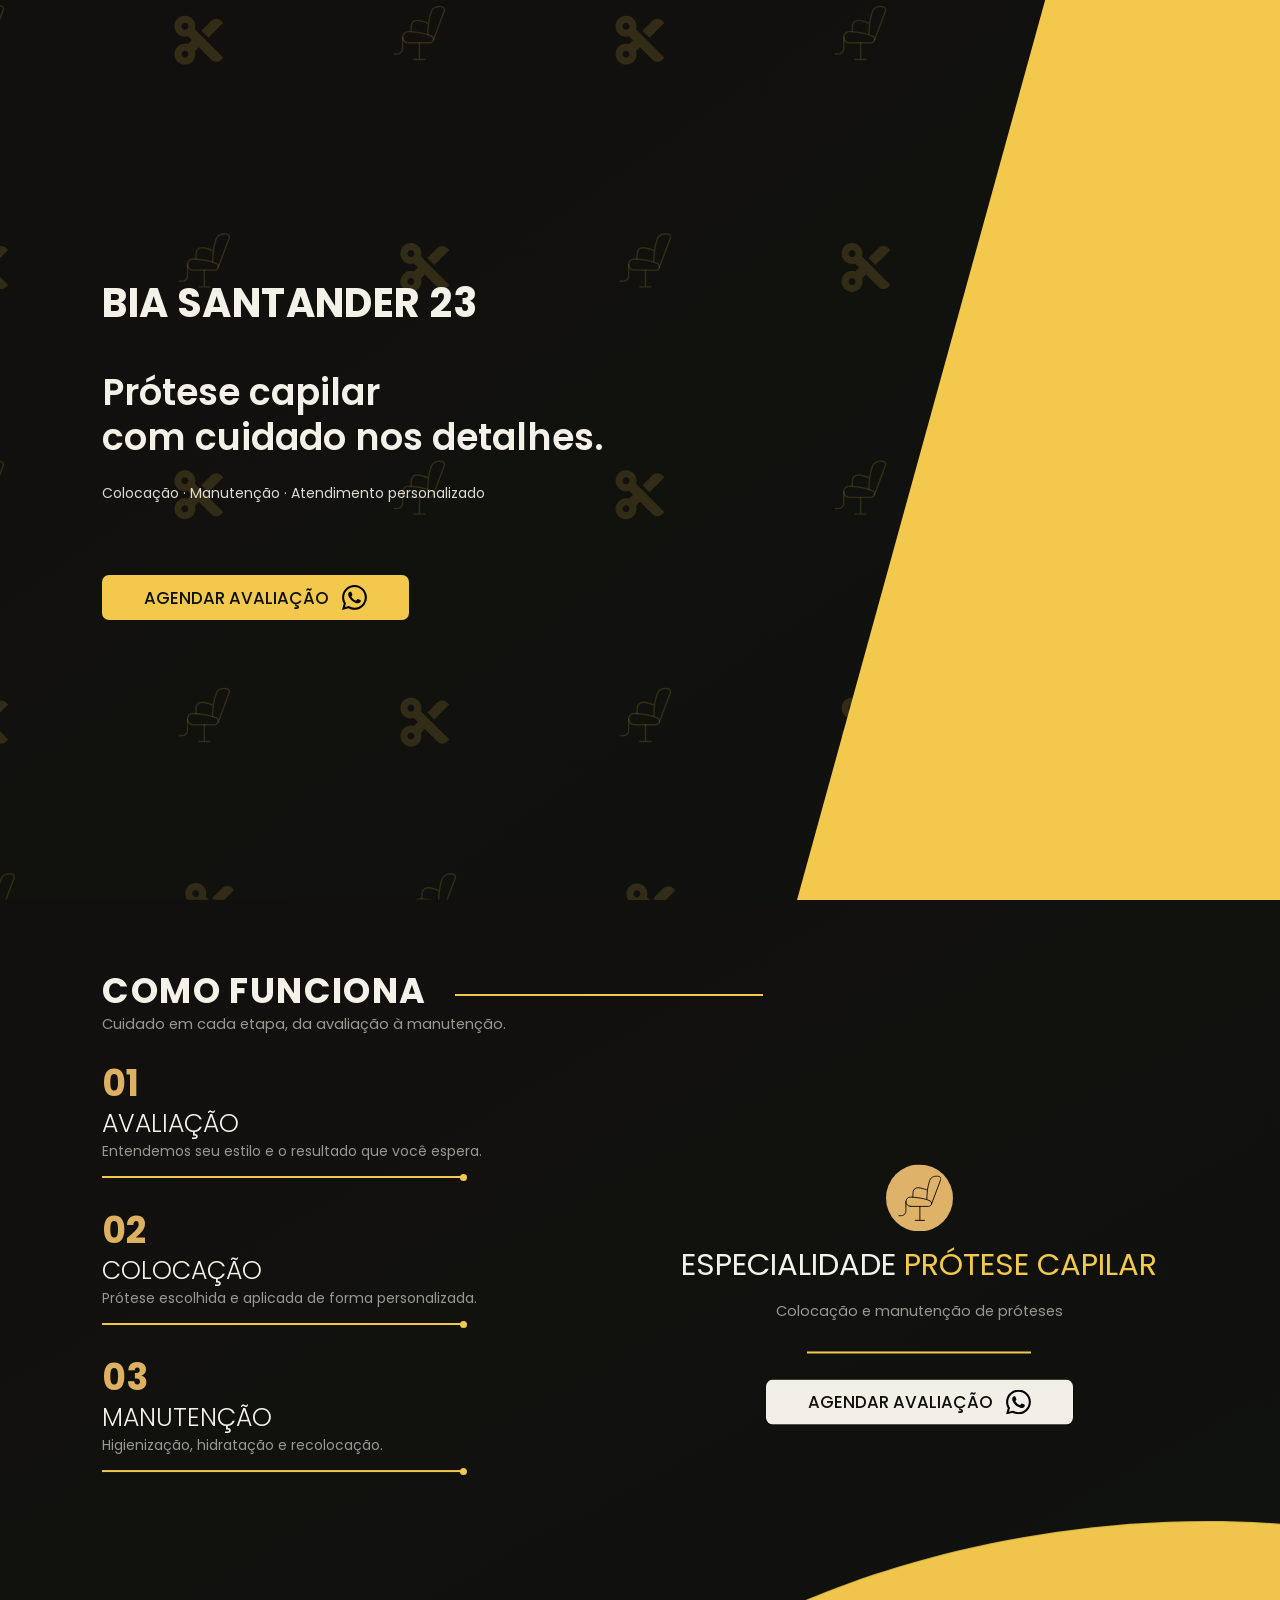
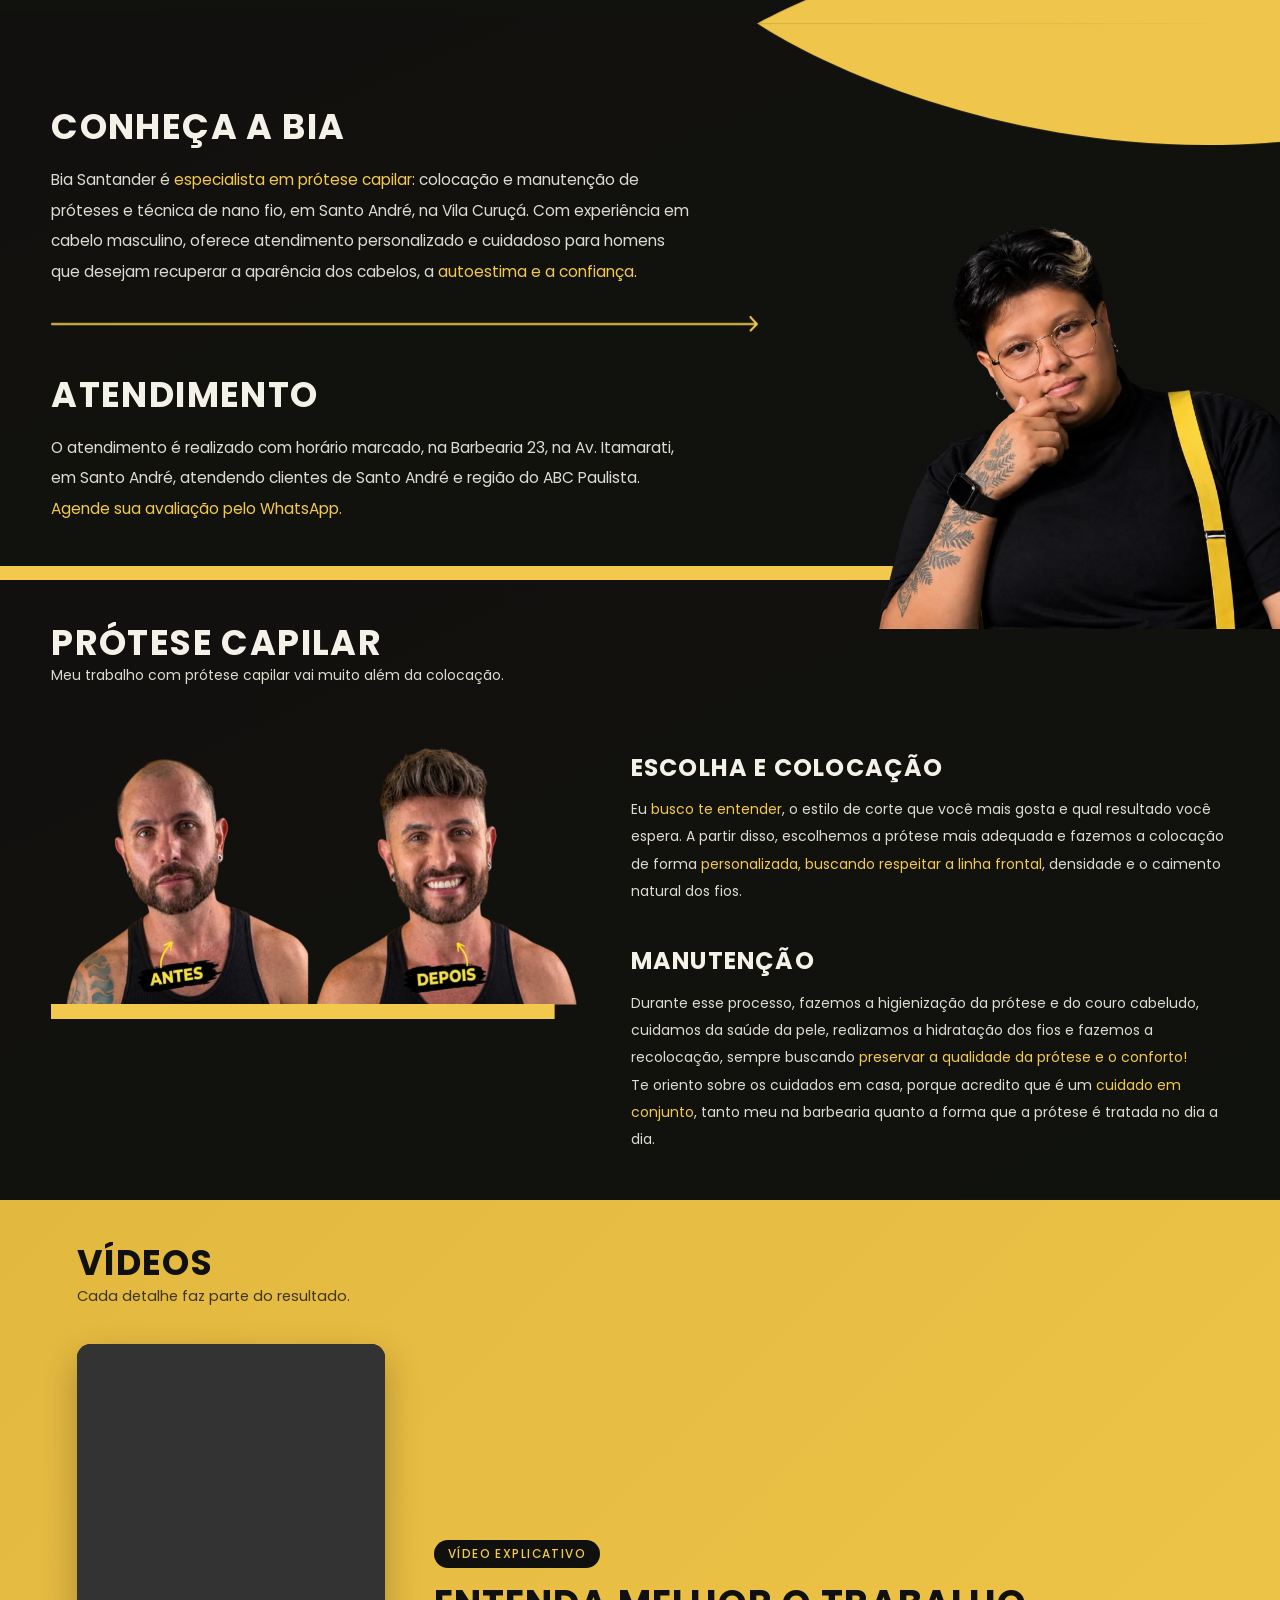
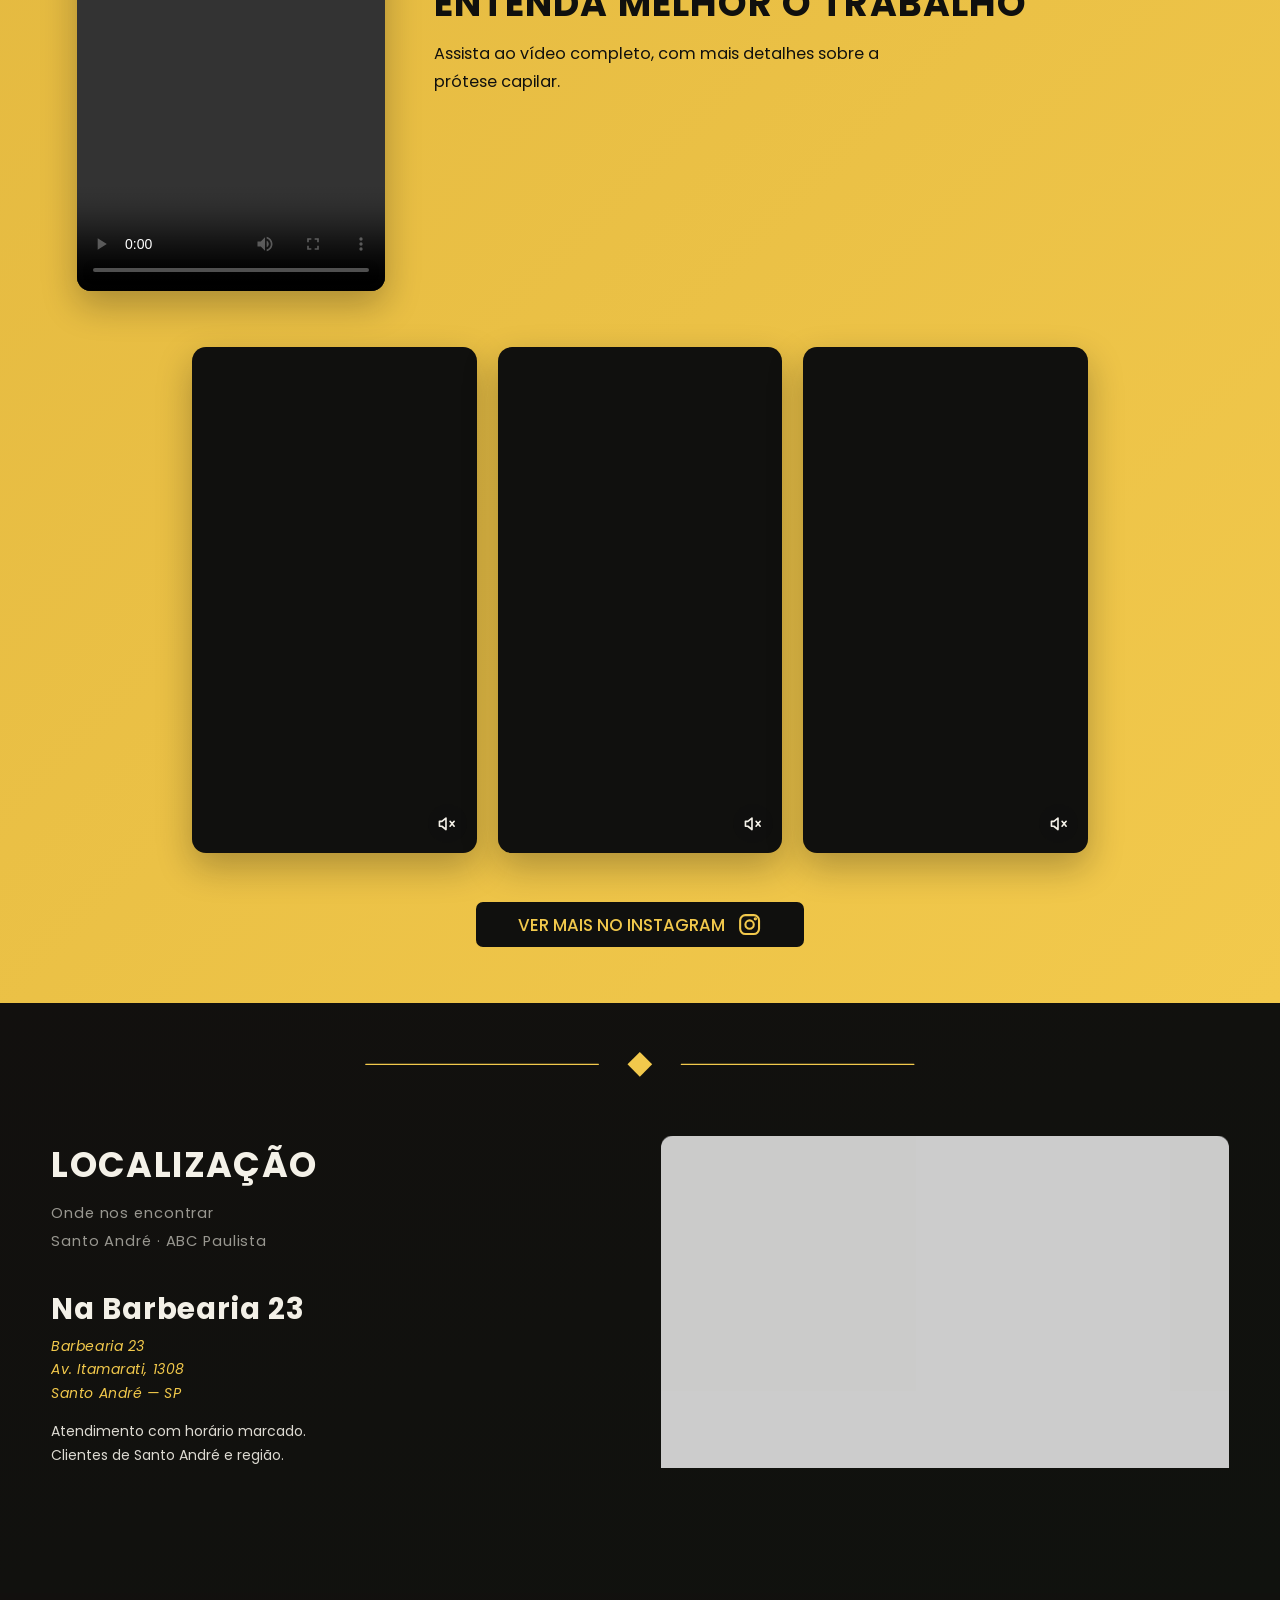
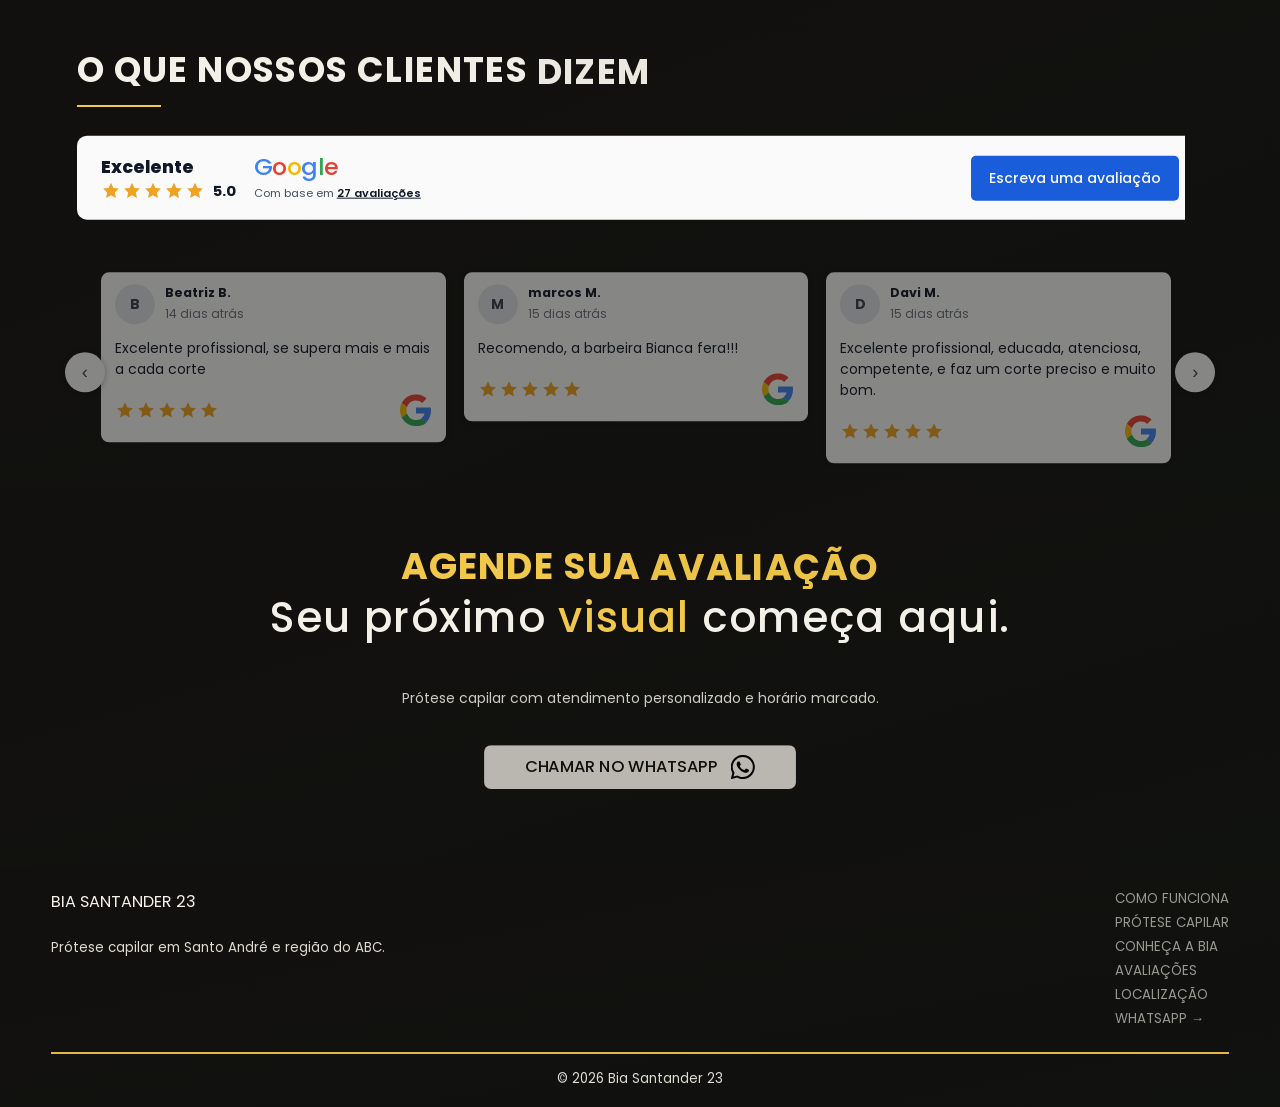
==== index.html @ ad24cf2c "Add files via upload" ====
<!DOCTYPE html>
<html lang="pt-BR">

<head>
  <meta charset="UTF-8">
  <meta name="viewport" content="width=device-width, initial-scale=1.0">

  <meta name="description"
    content="Prótese capilar masculina em Santo André: escolha, colocação e manutenção com atendimento personalizado e horário marcado. ABC Paulista.">
  <meta name="robots" content="index, follow">
  <meta name="author" content="Bia Santander 23">
  <meta name="theme-color" content="#10100E">

  <!-- Open Graph -->
  <meta property="og:type" content="website">
  <meta property="og:title" content="Prótese Capilar em Santo André | Bia Santander 23">
  <meta property="og:description"
    content="Escolha, colocação e manutenção de prótese capilar masculina com atendimento personalizado em Santo André, ABC Paulista.">
  <meta property="og:locale" content="pt_BR">
  <meta property="og:site_name" content="Bia Santander 23">
  <meta property="og:image" content="https://biasantander23.com.br/assets/antes-depois.webp">
  <meta property="og:image:alt" content="Antes e depois de um trabalho de prótese capilar">

  <!-- Twitter / X -->
  <meta name="twitter:card" content="summary_large_image">
  <meta name="twitter:title" content="Prótese Capilar em Santo André | Bia Santander 23">
  <meta name="twitter:description"
    content="Escolha, colocação e manutenção de prótese capilar masculina com atendimento personalizado em Santo André, ABC Paulista.">
  <meta name="twitter:image" content="https://biasantander23.com.br/assets/antes-depois.webp">

  <!-- CSS principal -->
  <link rel="stylesheet" href="css/style.css">

  <link rel="icon" href="assets/favicon.svg" type="image/svg+xml">

  <title>Prótese Capilar em Santo André | Bia Santander 23</title>
</head>


<body>

  <!-- HERO -->
  <header class="hero" id="inicio">

    <img class="hero-forma" src="assets/hero-forma.svg" alt="" aria-hidden="true">

    <div class="wrap hero-txt">

      <h1>BIA SANTANDER 23</h1>

      <h2>
        Prótese capilar<br>
        com cuidado nos detalhes.
      </h2>

      <p>Colocação · Manutenção · Atendimento personalizado</p>

      <a class="btn btn-ouro" href="https://wa.me/5511987940730" target="_blank" rel="noopener noreferrer"
        aria-label="Agendar avaliação pelo WhatsApp">
        Agendar avaliação
        <img src="assets/whatsapp.svg" alt="" aria-hidden="true">
      </a>

    </div>

  </header>


  <main>

    <!-- COMO FUNCIONA (antiga seção "Serviços"; mantém as classes para o CSS/JS continuarem funcionando) -->
    <section class="servicos" id="servicos" aria-labelledby="titulo-servicos">

      <img class="folha" src="assets/curva-servicos-bia.svg" alt="" aria-hidden="true">

      <div class="wrap">

        <div class="topo-titulo">
          <h2 id="titulo-servicos">Como funciona</h2>
        </div>

        <p class="sub">Cuidado em cada etapa, da avaliação à manutenção.</p>

        <div class="serv-grid">

          <div class="serv-lista" data-parallax="-4">

            <article class="serv">
              <span class="icone num" aria-hidden="true">01</span>
              <h3>Avaliação</h3>
              <p>Entendemos seu estilo e o resultado que você espera.</p>
              <div class="linha" aria-hidden="true"><i></i></div>
            </article>

            <article class="serv">
              <span class="icone num" aria-hidden="true">02</span>
              <h3>Colocação</h3>
              <p>Prótese escolhida e aplicada de forma personalizada.</p>
              <div class="linha" aria-hidden="true"><i></i></div>
            </article>

            <article class="serv">
              <span class="icone num" aria-hidden="true">03</span>
              <h3>Manutenção</h3>
              <p>Higienização, hidratação e recolocação.</p>
              <div class="linha" aria-hidden="true"><i></i></div>
            </article>

          </div>


          <div class="foco" data-parallax="6">

            <img class="icone" src="assets/icone-protese.svg" alt="" aria-hidden="true">

            <h3>
              ESPECIALIDADE
              <span class="ouro">PRÓTESE CAPILAR</span>
            </h3>

            <p class="sub">Colocação e manutenção de próteses</p>

            <div class="linha-c" aria-hidden="true"></div>

            <a class="btn btn-claro" href="https://wa.me/5511987940730" target="_blank" rel="noopener noreferrer"
              aria-label="Agendar avaliação pelo WhatsApp">
              Agendar avaliação
              <img src="assets/whatsapp.svg" alt="" aria-hidden="true">
            </a>

          </div>

        </div>

      </div>

    </section>


    <!-- CONHEÇA A BIA / ATENDIMENTO -->
    <section class="bia" id="bia" aria-labelledby="titulo-bia">

      <div class="wrap bia-grid">

        <div class="bia-txt" data-parallax="3">

          <h2 id="titulo-bia">Conheça a Bia</h2>

          <p>
            Bia Santander é <span class="ouro">especialista em prótese capilar</span>:
            colocação e manutenção de próteses e técnica de nano fio, em Santo André, na Vila Curuçá.
            Com experiência em cabelo masculino, oferece atendimento personalizado e cuidadoso para homens
            que desejam recuperar a aparência dos cabelos, a <span class="ouro">autoestima e a confiança</span>.
          </p>

          <img class="seta" data-seta="x" src="assets/seta-conheca-a-bia.svg" alt="" aria-hidden="true">

          <h2>Atendimento</h2>

          <p>
            O atendimento é realizado com horário marcado, na Barbearia 23, na Av. Itamarati, em Santo André,
            atendendo clientes de Santo André e região do ABC Paulista.
            <br>
            <a class="ouro" href="https://wa.me/5511987940730" target="_blank" rel="noopener noreferrer">
              Agende sua avaliação pelo WhatsApp.
            </a>
          </p>

        </div>

        <div class="bia-foto">
          <img src="assets/bia.webp" alt="Bia Santander" width="711" height="694" loading="lazy" decoding="async">
        </div>

      </div>

    </section>


    <!-- PRÓTESE CAPILAR -->
    <section class="protese" id="protese" aria-labelledby="titulo-protese">

      <div class="wrap">

        <h2 id="titulo-protese">Prótese Capilar</h2>

        <p>Meu trabalho com prótese capilar vai muito além da colocação.</p>

        <div class="pr-grid">

          <div>

            <img class="antes-depois" src="assets/antes-depois.webp"
              alt="Antes e depois de um trabalho de prótese capilar" width="919" height="535" loading="lazy"
              decoding="async">

            <div class="pr-faixa" aria-hidden="true"></div>

            <p class="pr-fecho">
              Mais do que só colocar uma prótese, quero te devolver sua autossegurança, autoestima e a liberdade de
              se olhar no espelho e se sentir feliz com sua aparência!
              Eu gosto de pensar que cada cliente é único.
            </p>

          </div>

          <div class="pr-txt" data-parallax="3">

            <h3>Escolha e colocação</h3>

            <p>
              Eu <span class="ouro">busco te entender</span>, o estilo de corte que você mais gosta e qual
              resultado você espera. A partir disso, escolhemos a prótese mais adequada e fazemos a colocação de
              forma <span class="ouro">personalizada, buscando respeitar a linha frontal</span>, densidade e o
              caimento natural dos fios.
            </p>

            <h3>Manutenção</h3>

            <p>
              Durante esse processo, fazemos a higienização da prótese e do couro cabeludo, cuidamos da saúde da
              pele, realizamos a hidratação dos fios e fazemos a recolocação, sempre buscando
              <span class="ouro">preservar a qualidade da prótese e o conforto!</span>
              <br>
              Te oriento sobre os cuidados em casa, porque acredito que é um
              <span class="ouro">cuidado em conjunto</span>, tanto meu na barbearia quanto a forma que a prótese é
              tratada no dia a dia.
            </p>

          </div>

        </div>

      </div>

    </section>


    <!-- VÍDEOS (antiga galeria) -->
    <section class="galeria" id="galeria" aria-labelledby="titulo-galeria">

      <div class="wrap">

        <div class="gal-topo">
          <div>
            <h2 id="titulo-galeria">Vídeos</h2>
            <p class="sub">Cada detalhe faz parte do resultado.</p>
          </div>
        </div>

        <!-- vídeo explicativo em destaque: com controles e som, só toca quando a pessoa aperta play -->
        <div class="vd-destaque reveal">

          <div class="vd-player">
            <video src="assets/videomaisexplicativo.mp4#t=0.1" controls playsinline preload="metadata"
              aria-label="Vídeo explicativo sobre prótese capilar"></video>
          </div>

          <div class="vd-info">
            <span class="vd-selo">Vídeo explicativo</span>
            <h3>Entenda melhor o trabalho</h3>
            <p>Assista ao vídeo completo, com mais detalhes sobre a prótese capilar.</p>
          </div>

        </div>

        <!-- vídeos curtos: tocam sozinhos, mudos, enquanto estão na tela -->
        <div class="vd-linha">
          <figure class="vd-card reveal">
            <video src="assets/mostrando.mp4#t=0.1" muted loop playsinline preload="metadata"
              aria-label="Vídeo 1 de trabalhos"></video>
            <button class="vd-som" type="button" aria-label="Ativar som" aria-pressed="false">
              <svg class="off" viewBox="0 0 24 24" fill="none" stroke="currentColor" stroke-width="2"
                stroke-linecap="round" stroke-linejoin="round" aria-hidden="true">
                <path d="M11 5 6 9H3v6h3l5 4z" />
                <path d="m16 9 5 6M21 9l-5 6" />
              </svg>
              <svg class="on" viewBox="0 0 24 24" fill="none" stroke="currentColor" stroke-width="2"
                stroke-linecap="round" stroke-linejoin="round" aria-hidden="true">
                <path d="M11 5 6 9H3v6h3l5 4z" />
                <path d="M15.5 8.5a5 5 0 0 1 0 7" />
                <path d="M18.5 5.5a9 9 0 0 1 0 13" />
              </svg>
            </button>
          </figure>

          <figure class="vd-card reveal">
            <video src="assets/cta.mp4#t=0.1" muted loop playsinline preload="metadata"
              aria-label="Vídeo 2 de trabalhos"></video>
            <button class="vd-som" type="button" aria-label="Ativar som" aria-pressed="false">
              <svg class="off" viewBox="0 0 24 24" fill="none" stroke="currentColor" stroke-width="2"
                stroke-linecap="round" stroke-linejoin="round" aria-hidden="true">
                <path d="M11 5 6 9H3v6h3l5 4z" />
                <path d="m16 9 5 6M21 9l-5 6" />
              </svg>
              <svg class="on" viewBox="0 0 24 24" fill="none" stroke="currentColor" stroke-width="2"
                stroke-linecap="round" stroke-linejoin="round" aria-hidden="true">
                <path d="M11 5 6 9H3v6h3l5 4z" />
                <path d="M15.5 8.5a5 5 0 0 1 0 7" />
                <path d="M18.5 5.5a9 9 0 0 1 0 13" />
              </svg>
            </button>
          </figure>

          <figure class="vd-card reveal">
            <video src="assets/cta2.mp4#t=0.1" muted loop playsinline preload="metadata"
              aria-label="Vídeo 3 de trabalhos"></video>
            <button class="vd-som" type="button" aria-label="Ativar som" aria-pressed="false">
              <svg class="off" viewBox="0 0 24 24" fill="none" stroke="currentColor" stroke-width="2"
                stroke-linecap="round" stroke-linejoin="round" aria-hidden="true">
                <path d="M11 5 6 9H3v6h3l5 4z" />
                <path d="m16 9 5 6M21 9l-5 6" />
              </svg>
              <svg class="on" viewBox="0 0 24 24" fill="none" stroke="currentColor" stroke-width="2"
                stroke-linecap="round" stroke-linejoin="round" aria-hidden="true">
                <path d="M11 5 6 9H3v6h3l5 4z" />
                <path d="M15.5 8.5a5 5 0 0 1 0 7" />
                <path d="M18.5 5.5a9 9 0 0 1 0 13" />
              </svg>
            </button>
          </figure>
        </div>

        <div class="vd-cta">
          <!-- TROQUE COLOQUE_O_USUARIO_AQUI pelo @ do Instagram da Bia (sem o @) -->
          <a class="btn btn-escuro" href="https://www.instagram.com/COLOQUE_O_USUARIO_AQUI/" target="_blank"
            rel="noopener noreferrer" aria-label="Ver mais no Instagram da Bia">
            Ver mais no Instagram
            <svg viewBox="0 0 24 24" fill="none" stroke="currentColor" stroke-width="2" stroke-linecap="round"
              stroke-linejoin="round" aria-hidden="true">
              <rect x="3" y="3" width="18" height="18" rx="5" />
              <circle cx="12" cy="12" r="4" />
              <circle cx="17.5" cy="6.5" r=".6" fill="currentColor" />
            </svg>
          </a>
        </div>

      </div>

    </section>


    <!-- LOCALIZAÇÃO -->
    <section class="local" id="localizacao" aria-labelledby="titulo-localizacao">

      <div class="wrap">

        <img class="divisor" src="assets/divisor-localizacao.svg" alt="" aria-hidden="true">

        <div class="loc-grid">

          <div class="loc-txt" data-parallax="4">

            <h2 id="titulo-localizacao">Localização</h2>

            <p class="sub">
              Onde nos encontrar
              <br>
              Santo André · ABC Paulista
            </p>

            <h3>Na Barbearia 23</h3>

            <address class="endereco">
              Barbearia 23<br>
              Av. Itamarati, 1308<br>
              Santo André — SP
            </address>

            <p>
              Atendimento com horário marcado.
              <br>
              Clientes de Santo André e região.
            </p>

          </div>

          <div>

            <div class="mapa" id="mapa">
              <iframe
                src="https://www.google.com/maps/embed?pb=!1m18!1m12!1m3!1d3654.868040254109!2d-46.5127436!3d-23.644896400000004!2m3!1f0!2f0!3f0!3m2!1i1024!2i768!4f13.1!3m3!1m2!1s0x94ce69a7399f361f%3A0x2d2f0f95036cd8c0!2sBianca%20Barbearia%2023!5e0!3m2!1spt-BR!2sbr!4v1791417710305!5m2!1spt-BR!2sbr"
                title="Mapa da Barbearia 23 em Santo André" width="800" height="600" style="border:0;" loading="lazy"
                referrerpolicy="strict-origin-when-cross-origin" allowfullscreen></iframe>
            </div>

            <a class="ver-mapa" href="https://maps.app.goo.gl/wdHGKfQZJ5mtyyRNA" target="_blank"
              rel="noopener noreferrer">
              Ver no Google Maps
              <img class="seta-ico" data-seta="x" src="assets/seta-ver-no-google-maps.svg" alt="" aria-hidden="true">
            </a>

          </div>

        </div>

      </div>

    </section>


    <!-- AVALIAÇÕES -->
    <section class="fw" id="avaliacoes" aria-labelledby="titulo-avaliacoes">

      <div class="fw-wrap">

        <h2 id="titulo-avaliacoes">O que nossos clientes dizem</h2>

        <div class="fw-top">

          <div class="fw-rate">

            <div class="l">
              <strong>Excelente</strong>
              <div>
                <span class="fw-stars" role="img" aria-label="5 estrelas"></span>
                <b id="fwAvg">5.0</b>
              </div>
            </div>

            <div>
              <span class="fw-word" aria-label="Google"><i style="color:#4285F4">G</i><i style="color:#EA4335">o</i><i
                  style="color:#FBBC05">o</i><i style="color:#4285F4">g</i><i style="color:#34A853">l</i><i
                  style="color:#EA4335">e</i></span>
              <small>Com base em <u id="fwTotal">27 avaliações</u></small>
            </div>

          </div>

          <a class="fw-btn" href="https://maps.app.goo.gl/wdHGKfQZJ5mtyyRNA" target="_blank"
            rel="noopener noreferrer">Escreva uma avaliação</a>

        </div>

        <div class="fw-stage">
          <button class="fw-arrow fw-prev" type="button" aria-label="Anterior">‹</button>
          <div class="fw-track" id="fwTrack" tabindex="0" aria-label="Avaliações de clientes"></div>
          <button class="fw-arrow fw-next" type="button" aria-label="Próxima">›</button>
        </div>

      </div>

    </section>


    <!-- CTA FINAL -->
    <section class="cta" id="agendar" aria-labelledby="titulo-agendamento">

      <div class="wrap">

        <h2 id="titulo-agendamento">AGENDE SUA AVALIAÇÃO</h2>

        <h3>
          Seu próximo <span class="ouro">visual</span> começa aqui.
        </h3>

        <p>Prótese capilar com atendimento personalizado e horário marcado.</p>

        <a class="btn btn-claro" href="https://wa.me/5511987940730" target="_blank" rel="noopener noreferrer"
          aria-label="Chamar Bia Santander 23 pelo WhatsApp">
          Chamar no WhatsApp
          <img src="assets/whatsapp.svg" alt="" aria-hidden="true">
        </a>

      </div>

    </section>

  </main>


  <footer>

    <div class="wrap">

      <div class="ft">

        <div>
          <strong>BIA SANTANDER 23</strong>
          Prótese capilar em Santo André e região do ABC.
        </div>

        <nav aria-label="Navegação do rodapé">
          <a href="#servicos">Como funciona</a>
          <a href="#protese">Prótese capilar</a>
          <a href="#bia">Conheça a Bia</a>
          <a href="#avaliacoes">Avaliações</a>
          <a href="#localizacao">Localização</a>
          <a href="https://wa.me/5511987940730" target="_blank" rel="noopener noreferrer">WhatsApp →</a>
        </nav>

      </div>

      <p class="copy">© 2026 Bia Santander 23</p>

    </div>

  </footer>


  <script src="js/gsap.min.js"></script>
  <script src="js/ScrollTrigger.min.js"></script>
  <script src="js/SplitText.min.js"></script>
  <script src="js/script.js"></script>
  <script src="js/avaliacoes.js"></script>

</body>

</html>
---- css/style.css ----
@import url("font.css");

:root {
  --preto: #10100E;
  --ouro: #F2C94C;
  --ouro-2: #E3B83F;
  --ouro-icone: #DDB062;
  --creme: #F4F1E8;
  --creme-90: rgba(244, 241, 232, .9);
  --creme-60: rgba(244, 241, 232, .6);
  --grad-ouro: linear-gradient(135deg, #E3B83F 0%, #F2C94C 100%);
  --grad-preto: linear-gradient(to bottom right, #12100E 0%, #10120E 100%);
}

* {
  box-sizing: border-box;
  margin: 0;
  padding: 0
}

html {
  scroll-behavior: smooth;
  font-size: clamp(14px, 1.09vw, 44px)
}

body {
  font-family: 'Poppins', sans-serif;
  background: var(--preto);
  color: var(--creme-90);
  line-height: 1.7;
  overflow-x: hidden
}

img {
  display: block;
  max-width: 100%
}

.servicos,
.bia,
.protese,
.local,
.cta,
footer {
  background: var(--grad-preto)
}

a {
  color: inherit;
  text-decoration: none
}

h1,
h2,
h3 {
  color: var(--creme);
  line-height: 1.2
}

h2 {
  font-size: 2.5rem;
  font-weight: 700;
  letter-spacing: .04em;
  text-transform: uppercase
}

.ouro {
  color: var(--ouro)
}

.wrap {
  width: 92vw;
  margin-inline: auto
}

.hero .wrap,
.servicos .wrap {
  width: 84vw
}

.galeria .wrap {
  width: 88vw
}

:focus-visible {
  outline: 3px solid var(--ouro);
  outline-offset: 3px
}

.ph {
  width: 100%;
  height: 100%;
  object-fit: cover;
  background: #2a2a25;
  color: #888
}

.btn {
  display: inline-flex;
  align-items: center;
  justify-content: center;
  gap: .9rem;
  padding: .7rem 3rem;
  border-radius: .5rem;
  font-weight: 500;
  font-size: 1.2rem;
  line-height: 1.2;
  text-transform: uppercase;
  color: var(--preto)
}

.btn-ouro {
  background: var(--ouro)
}

.btn-claro {
  background: var(--creme)
}

.btn img {
  width: 1.8rem;
  height: 1.8rem;
  flex: none
}

.hero {
  position: relative;
  min-height: 100vh;
  min-height: 100svh;
  display: flex;
  align-items: center;
  overflow: hidden;
  background: url(../assets/hero-fundo.svg) center/cover no-repeat, var(--grad-preto)
}

.hero-forma {
  position: absolute;
  top: 0;
  right: 0;
  width: 37.7%;
  height: 100%
}

.hero-txt {
  position: relative;
  z-index: 2;
  padding-block: 5rem
}

.hero h1 {
  font-size: 2.85rem;
  font-weight: 700;
  letter-spacing: .01em
}

.hero h2 {
  text-transform: none;
  letter-spacing: 0;
  font-size: 2.6rem;
  font-weight: 600;
  margin-top: 3rem;
  line-height: 1.25
}

.hero p {
  margin: 1.5rem 0 5rem;
  color: var(--creme-90)
}

.servicos {
  position: relative;
  padding: 5rem 0 9rem
}

.folha {
  position: absolute;
  right: 0;
  bottom: -9.5vw;
  width: 41vw;
  height: auto;
  z-index: 1;
  pointer-events: none
}

.topo-titulo {
  display: flex;
  align-items: center;
  gap: 2rem;
  flex-wrap: wrap
}

.topo-titulo::after {
  content: "";
  flex: 0 1 22rem;
  height: 2px;
  background: var(--ouro);
  margin-top: .6rem
}

.sub {
  color: var(--creme-60);
  font-size: 1.05rem
}

.serv-grid {
  position: relative;
  z-index: 2;
  display: grid;
  grid-template-columns: 1fr 1fr;
  gap: 3rem;
  margin-top: 3rem;
  align-items: center
}

.serv-lista {
  display: grid;
  gap: 2.5rem
}

.serv h3 {
  font-weight: 300;
  font-size: 1.8rem;
  text-transform: uppercase;
  margin-top: .4rem
}

.serv p {
  color: var(--creme-60)
}

.serv .linha {
  position: relative;
  height: 2px;
  background: var(--ouro);
  width: 26rem;
  max-width: 100%;
  margin-top: .9rem
}

.serv .linha i {
  position: absolute;
  right: -1px;
  top: 50%;
  width: .5rem;
  height: .5rem;
  margin-top: -.25rem;
  border-radius: 50%;
  background: var(--ouro)
}

.icone {
  width: 4.2rem;
  height: 4.2rem
}

.serv .num {
  display: inline-block;
  width: auto;
  height: auto;
  font-size: 2.6rem;
  font-weight: 700;
  line-height: 1;
  color: var(--ouro-icone)
}

.foco .icone {
  width: 4.8rem;
  height: 4.8rem
}

.foco {
  text-align: center;
  display: grid;
  justify-items: center;
  gap: 1.1rem
}

.foco h3 {
  font-weight: 400;
  font-size: clamp(1.6rem, 2.6vw, 2.2rem)
}

.foco .linha-c {
  width: 60%;
  max-width: 16rem;
  height: 2px;
  background: var(--ouro);
  margin: .8rem 0
}

.bia {
  position: relative;
  padding: 6rem 0 0
}

.bia-grid {
  position: static
}

.bia-txt {
  position: relative;
  z-index: 2;
  max-width: 56vw;
  padding-bottom: 2.5rem
}

.bia-txt p {
  font-size: 1.1rem;
  line-height: 2;
  max-width: 46rem;
  margin: 1.2rem 0
}

.seta {
  display: block;
  width: 100%;
  height: auto;
  margin: 2rem 0 3rem
}

.seta-ico {
  width: 2rem;
  height: auto;
  flex: none
}

.btn .seta-ico {
  width: auto;
  height: 1.3rem
}

.bia-foto {
  position: absolute;
  right: 0;
  bottom: 0;
  width: 32.5vw;
  z-index: 2
}

.bia-foto img {
  width: 100%;
  height: auto
}

.protese {
  border-top: 1rem solid var(--ouro);
  padding: 3rem 0 4rem
}

.pr-grid {
  display: grid;
  grid-template-columns: 42vw 1fr;
  gap: 3rem;
  margin-top: 2rem
}

.antes-depois {
  display: block;
  width: 100%;
  height: auto
}

.pr-faixa {
  background: var(--ouro);
  height: 1.05rem;
  margin-top: -4.53%
}

.pr-fecho {
  color: var(--ouro);
  margin-top: 1rem
}

.pr-txt h3 {
  font-size: 1.7rem;
  font-weight: 700;
  letter-spacing: .05em;
  text-transform: uppercase;
  margin: 3rem 0 1rem
}

.pr-txt h3:first-child {
  margin-top: 2rem
}

.pr-txt p {
  line-height: 1.95
}

.galeria {
  background: var(--grad-ouro);
  padding: 3rem 0 4rem;
  color: var(--preto)
}

.galeria h2,
.galeria h3 {
  color: var(--preto)
}

.galeria .sub {
  color: rgba(16, 16, 14, .78)
}

.gal-topo {
  display: flex;
  justify-content: space-between;
  align-items: flex-end;
  gap: 1rem;
  flex-wrap: wrap
}

.vd-destaque {
  display: grid;
  grid-template-columns: 22rem 1fr;
  gap: 3.5rem;
  align-items: center;
  margin-top: 2.5rem
}

.vd-player,
.vd-card {
  position: relative;
  margin: 0;
  overflow: hidden;
  border-radius: 14px;
  background: var(--preto);
  aspect-ratio: 9 / 16;
  box-shadow: 0 1rem 2.5rem rgba(16, 16, 14, .28)
}

.vd-player video,
.vd-card video {
  display: block;
  width: 100%;
  height: 100%;
  object-fit: cover
}

.vd-selo {
  display: inline-block;
  margin-bottom: 1rem;
  padding: .3rem 1rem;
  border-radius: 99px;
  background: var(--preto);
  color: var(--ouro);
  font-size: .85rem;
  font-weight: 500;
  letter-spacing: .12em;
  text-transform: uppercase
}

.vd-info h3 {
  font-size: clamp(1.8rem, 3vw, 2.6rem);
  font-weight: 700;
  letter-spacing: .03em;
  text-transform: uppercase
}

.vd-info p {
  margin-top: 1rem;
  max-width: 32rem;
  font-size: 1.15rem
}

.vd-linha {
  display: grid;
  grid-template-columns: repeat(3, minmax(0, 1fr));
  gap: 1.5rem;
  max-width: 64rem;
  margin: 4rem auto 0
}

.vd-som {
  position: absolute;
  right: .7rem;
  bottom: .7rem;
  display: grid;
  place-items: center;
  width: 2.8rem;
  height: 2.8rem;
  border: 0;
  border-radius: 50%;
  background: rgba(16, 16, 14, .72);
  color: var(--creme);
  cursor: pointer;
  transition: background .3s, color .3s
}

.vd-som:hover,
.vd-som[aria-pressed="true"] {
  background: var(--ouro);
  color: var(--preto)
}

.vd-som svg {
  width: 1.4rem;
  height: 1.4rem
}

.vd-som .on {
  display: none
}

.vd-som[aria-pressed="true"] .on {
  display: block
}

.vd-som[aria-pressed="true"] .off {
  display: none
}

.vd-cta {
  margin-top: 3.5rem;
  text-align: center
}

.btn-escuro {
  background: var(--preto);
  color: var(--ouro)
}

.btn svg {
  width: 1.8rem;
  height: 1.8rem;
  flex: none
}

.js .reveal {
  opacity: 0;
  transform: translateY(30px);
  transition: opacity .8s ease, transform .8s ease
}

.js .reveal.vis {
  opacity: 1;
  transform: none
}

@media(max-width:860px) {
  .vd-destaque {
    grid-template-columns: minmax(0, 1fr);
    gap: 2rem;
    justify-items: center;
    text-align: center
  }

  .vd-player {
    width: 100%;
    max-width: 22rem
  }

  .vd-info p {
    margin-inline: auto
  }

  .vd-linha {
    display: flex;
    max-width: none;
    margin-top: 3rem;
    padding-bottom: 1rem;
    gap: 1rem;
    overflow-x: auto;
    scroll-snap-type: x mandatory
  }

  .vd-card {
    flex: 0 0 62%;
    scroll-snap-align: center
  }
}

.local {
  padding: 3.5rem 0 5rem
}

.divisor {
  display: block;
  width: 43vw;
  max-width: 100%;
  margin: 0 auto 4rem
}

.loc-grid {
  display: grid;
  grid-template-columns: 1fr 1fr;
  gap: 3rem;
  align-items: start
}

.loc-txt .sub {
  letter-spacing: .06em;
  margin-top: 1rem;
  line-height: 1.9
}

.loc-txt h3 {
  font-size: 2.1rem;
  font-weight: 700;
  margin-top: 2.5rem;
  letter-spacing: .03em
}

.endereco {
  color: var(--ouro);
  letter-spacing: .04em;
  margin: .6rem 0 1rem
}

.mapa {
  background: #d9d9d9;
  border-radius: 12px;
  overflow: hidden;
  aspect-ratio: 16/10
}

.mapa iframe {
  width: 100%;
  height: 100%;
  border: 0
}

.ver-mapa {
  display: inline-flex;
  align-items: center;
  gap: .9rem;
  margin-top: .8rem;
  text-transform: uppercase;
  letter-spacing: .04em
}

.cta {
  text-align: center;
  padding: 6rem 0
}

.cta h2 {
  color: var(--ouro);
  font-size: clamp(1.8rem, 3.4vw, 2.6rem);
  letter-spacing: .03em
}

.cta h3 {
  font-weight: 500;
  font-size: clamp(1.8rem, 3.8vw, 3rem);
  letter-spacing: .03em;
  margin: .3rem 0 3rem
}

.cta p {
  margin-bottom: 2rem
}

.cta .selo {
  display: block;
  margin: -.8rem 0 2rem;
  color: var(--ouro);
  font-size: 1rem;
  letter-spacing: .04em
}

footer {
  padding: 1.6rem 0 1.2rem;
  font-size: .95rem
}

.ft {
  display: flex;
  justify-content: space-between;
  gap: 2rem;
  flex-wrap: wrap;
  padding-bottom: 1.5rem;
  border-bottom: 2px solid var(--ouro-2)
}

.ft strong {
  font-weight: 400;
  font-size: 1.15rem;
  display: block;
  margin-bottom: 1.5rem;
  color: var(--creme)
}

.ft nav {
  display: grid;
  gap: .1rem;
  text-transform: uppercase;
  color: var(--creme-60)
}

.ft nav a:hover {
  color: var(--ouro)
}

.copy {
  text-align: center;
  padding-top: 1rem
}

@media(max-width:1180px) {
  .bia-txt {
    max-width: 58vw
  }

  .bia-txt p {
    font-size: 1.05rem
  }

  .pr-grid {
    grid-template-columns: 44vw 1fr;
    gap: 2rem
  }
}

@media(max-width:1024px) {
  .hero-forma {
    width: 42%
  }

  .serv-grid,
  .loc-grid {
    gap: 2rem
  }
}

@media(max-width:860px) {
  html {
    font-size: 15px
  }

  .hero .wrap,
  .servicos .wrap {
    width: 88vw
  }

  .hero {
    min-height: 100vh;
    min-height: 100svh;
    align-items: center;
    background-size: auto 112%, cover
  }

  .hero-txt {
    display: flex;
    flex-direction: column;
    align-items: center;
    text-align: center;
    gap: 1.5rem;
    padding-block: 3rem
  }

  .hero-forma {
    display: none !important
  }

  .hero h1 {
    font-size: 2.3rem;
    letter-spacing: .04em
  }

  .hero h1::after {
    content: "";
    display: block;
    width: 4rem;
    height: 2px;
    background: var(--ouro);
    margin: 1.1rem auto 0
  }

  .hero h2 {
    font-size: 1.9rem;
    margin: 0
  }

  .hero p {
    margin: 0;
    font-size: .85rem;
    letter-spacing: .14em;
    text-transform: uppercase
  }

  .hero .btn {
    margin-top: 1rem
  }

  .serv-grid,
  .pr-grid,
  .loc-grid {
    grid-template-columns: minmax(0, 1fr)
  }

  .serv-grid {
    gap: 3.5rem
  }

  .serv-lista {
    gap: 2.5rem;
    grid-template-columns: minmax(0, 1fr)
  }

  .serv-lista,
  .foco {
    min-width: 0
  }

  .servicos {
    padding-bottom: calc(3rem + 14vw)
  }

  .folha {
    width: 70vw;
    bottom: -16.2vw
  }

  .topo-titulo::after {
    display: none
  }

  .bia {
    padding-top: calc(16.2vw + 2rem)
  }

  .bia-txt {
    max-width: none
  }

  .bia-foto {
    position: static;
    width: 80%;
    max-width: 22rem;
    margin: 0 auto
  }

  .protese {
    padding: 2.5rem 0 3rem
  }

  .pr-txt h3:first-child {
    margin-top: 1.5rem
  }

  .divisor {
    width: 80vw
  }

  .mapa {
    aspect-ratio: 4/3
  }

  .local {
    padding: 3rem 0 4rem
  }

  .cta {
    padding: 4.5rem 0
  }
}

@media(max-width:640px) {
  html {
    font-size: 14px
  }

  h2 {
    font-size: 1.9rem
  }

  .hero h1 {
    font-size: 1.9rem
  }

  .hero h2 {
    font-size: 1.6rem
  }

  .serv h3,
  .foco h3 {
    font-size: 1.5rem
  }

  .btn {
    padding: .8rem 1.6rem;
    font-size: 1.05rem;
    width: 100%;
    max-width: 22rem
  }

  .btn img {
    width: 1.6rem;
    height: 1.6rem
  }

  .pr-txt h3 {
    font-size: 1.35rem
  }

  .loc-txt h3 {
    font-size: 1.7rem
  }

  .ft {
    flex-direction: column
  }
}

@media(prefers-reduced-motion:reduce) {
  * {
    transition: none !important;
    scroll-behavior: auto !important
  }
}

.fw {
  font-family: 'Poppins', Inter, "Segoe UI", Roboto, Arial, sans-serif;
  color: var(--creme-90);
  background: var(--grad-preto);
  padding: 4rem 0 2.5rem;
  line-height: 1.5
}

.fw+.cta {
  padding-top: 4rem
}

.fw-wrap {
  width: 88vw;
  margin: 0 auto
}

.fw h2 {
  text-align: left;
  color: var(--creme);
  font-size: 2.5rem;
  font-weight: 700;
  letter-spacing: .04em;
  text-transform: uppercase;
  line-height: 1.2;
  margin: 0 0 2rem
}

.fw h2::after {
  content: "";
  display: block;
  width: 6rem;
  height: 2px;
  background: var(--ouro);
  margin-top: 1rem
}

.fw-top {
  display: flex;
  flex-wrap: wrap;
  align-items: center;
  justify-content: space-between;
  gap: 16px;
  background: #fff;
  border-radius: 10px;
  padding: 18px 24px;
  box-shadow: 0 1px 6px rgba(0, 0, 0, .14);
  margin-bottom: 20px
}

.fw-rate {
  display: flex;
  align-items: center;
  gap: 18px;
  flex-wrap: wrap
}

.fw-rate .l strong {
  display: block;
  font-size: 1.25rem;
  font-weight: 800;
  color: #111827
}

.fw-rate .l div {
  display: flex;
  align-items: center;
  gap: 8px
}

.fw-rate .l b {
  font-size: 1.05rem;
  color: #111827
}

.fw-word {
  font-size: 1.7rem;
  font-weight: 500;
  letter-spacing: -.5px;
  line-height: 1
}

.fw-word i {
  font-style: normal
}

.fw-rate small {
  display: block;
  color: #4b5563;
  font-size: .8rem;
  margin-top: 4px
}

.fw-rate small u {
  font-weight: 600;
  color: #111827
}

.fw-btn {
  position: relative;
  overflow: hidden;
  display: inline-block;
  background: #1a5fe0;
  color: #fff;
  text-decoration: none;
  font-weight: 500;
  padding: 12px 18px;
  border-radius: 5px;
  transition: filter .2s, transform .12s
}

.fw-btn:hover {
  filter: brightness(1.1)
}

.fw-btn:active {
  transform: scale(.96)
}

.fw-btn:focus-visible {
  outline: 3px solid #111827;
  outline-offset: 2px
}

.fw-ripple {
  position: absolute;
  border-radius: 50%;
  background: rgba(255, 255, 255, .5);
  transform: scale(0);
  animation: fwRipple .55s ease-out forwards;
  pointer-events: none
}

@keyframes fwRipple {
  to {
    transform: scale(1);
    opacity: 0
  }
}

.fw-stage {
  position: relative;
  padding: 0 24px
}

.fw-track {
  display: flex;
  gap: 18px;
  overflow-x: auto;
  scroll-snap-type: x mandatory;
  padding: 8px 4px 16px;
  scrollbar-width: none;
  align-items: flex-start
}

.fw-track::-webkit-scrollbar {
  display: none
}

.fw-card {
  flex: 0 0 calc((100% - 36px) / 3);
  scroll-snap-align: start;
  background: #fff;
  border-radius: 8px;
  padding: 12px 14px 16px;
  box-shadow: 0 1px 6px rgba(0, 0, 0, .16);
  display: flex;
  flex-direction: column;
  gap: 14px
}

.fw-card header {
  display: flex;
  align-items: center;
  gap: 10px
}

.fw-card img {
  width: 40px;
  height: 40px;
  border-radius: 50%;
  object-fit: cover
}

.fw-card strong {
  display: block;
  font-size: .9rem;
  color: #111827
}

.fw-card header span {
  color: #6b7280;
  font-size: .85rem
}

.fw-card p {
  margin: 0;
  font-size: 1rem;
  line-height: 1.5;
  color: #111827
}

.fw-card footer {
  display: flex;
  justify-content: space-between;
  align-items: center;
  padding: 0;
  background: none;
  font-size: inherit
}

.fw-stars {
  display: inline-flex;
  gap: 1px
}

.fw-stars svg {
  width: 20px;
  height: 20px;
  fill: #f5a623
}

.fw-stars svg.off {
  fill: #d1d5db
}

.fw-g {
  width: 32px;
  height: 32px
}

.fw-ini {
  width: 40px;
  height: 40px;
  border-radius: 50%;
  background: #e5e7eb;
  color: #374151;
  display: flex;
  align-items: center;
  justify-content: center;
  font-weight: 700;
  flex: none
}

.fw-arrow {
  position: absolute;
  top: 50%;
  transform: translateY(-50%);
  width: 40px;
  height: 40px;
  border-radius: 50%;
  border: 0;
  background: #fff;
  box-shadow: 0 1px 6px rgba(0, 0, 0, .3);
  cursor: pointer;
  font-size: 1.3rem;
  line-height: 1;
  color: #374151;
  z-index: 2
}

.fw-arrow:focus-visible {
  outline: 3px solid #1a5fe0
}

.fw-prev {
  left: -12px
}

.fw-next {
  right: -12px
}

@media(max-width:900px) {
  .fw-card {
    flex-basis: calc((100% - 18px) / 2)
  }
}

@media(max-width:600px) {
  .fw {
    padding: 3rem 0 2rem
  }

  .fw h2 {
    font-size: 1.9rem
  }

  .fw-card {
    flex-basis: 88%
  }

  .fw-stage {
    padding: 0
  }

  .fw-arrow {
    display: none
  }
}

@media(prefers-reduced-motion:reduce) {
  .fw-ripple {
    display: none
  }

  .fw-btn:active {
    transform: none
  }
}
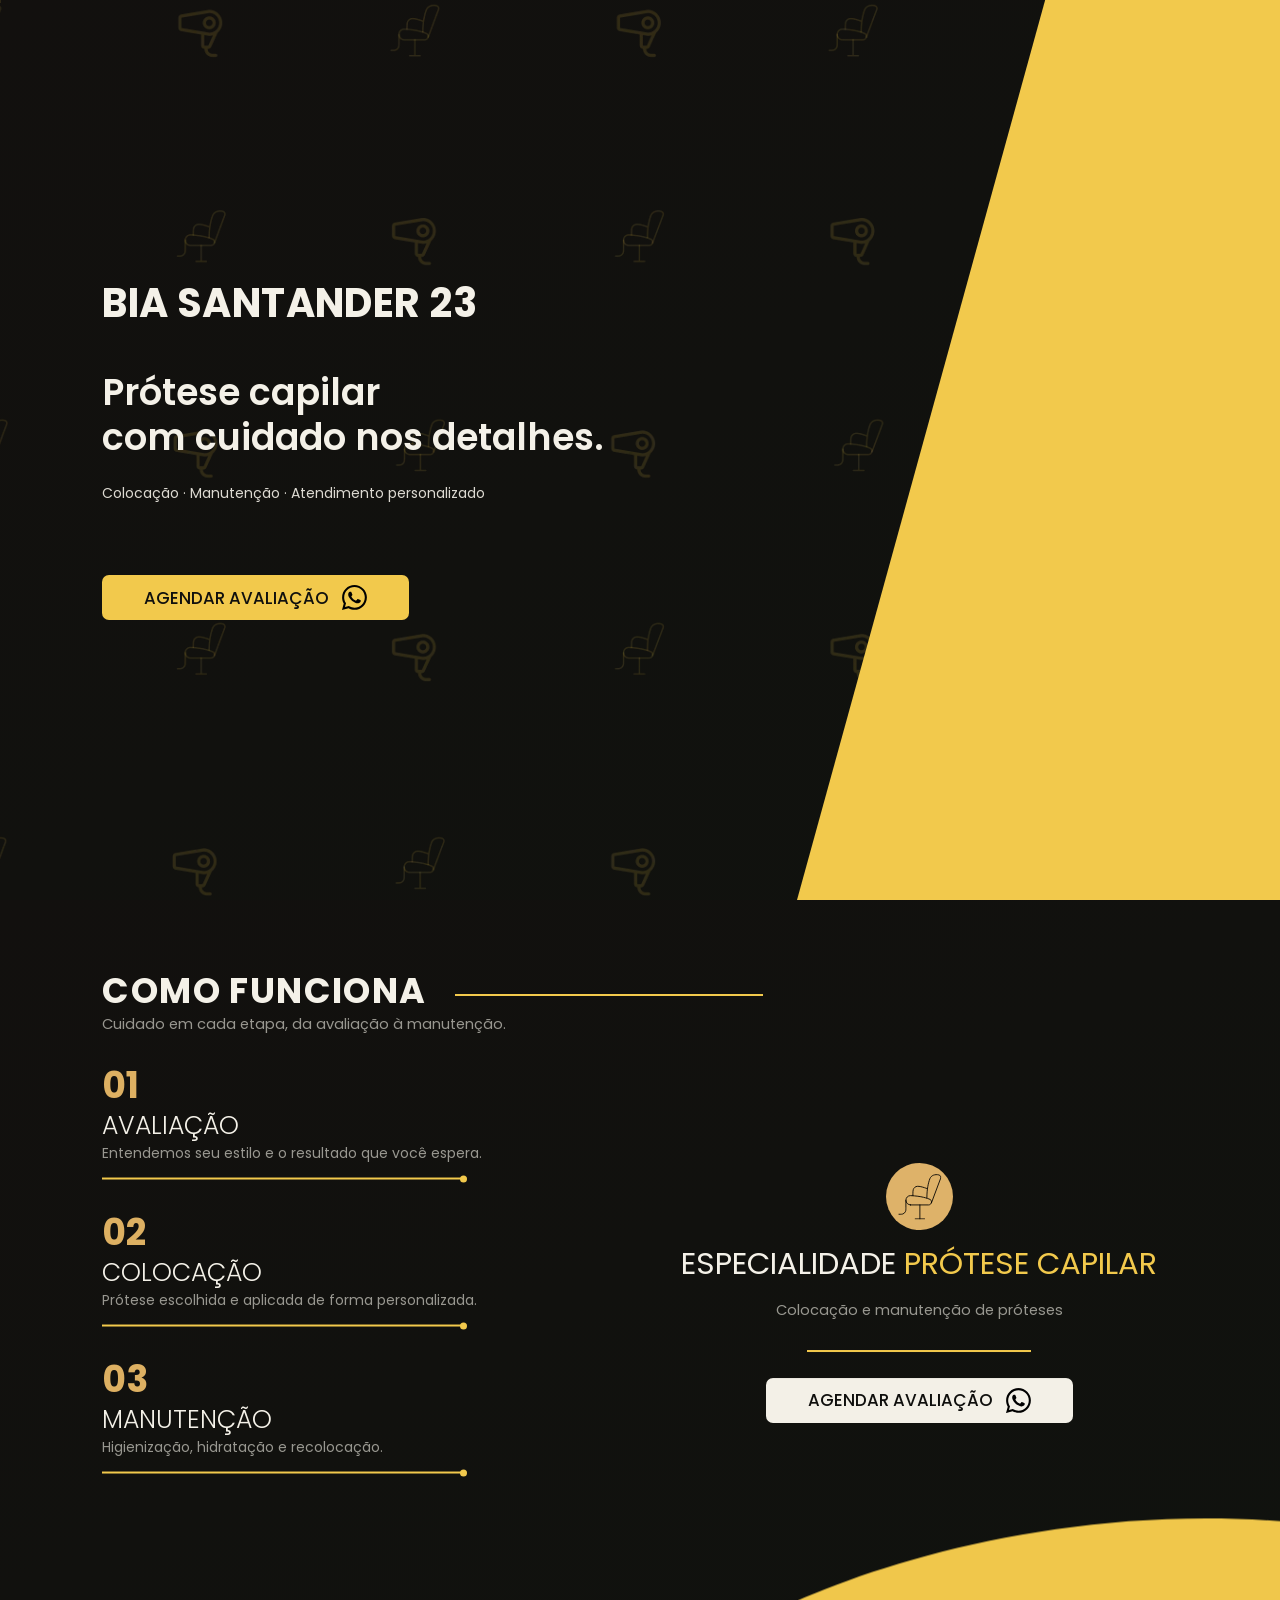
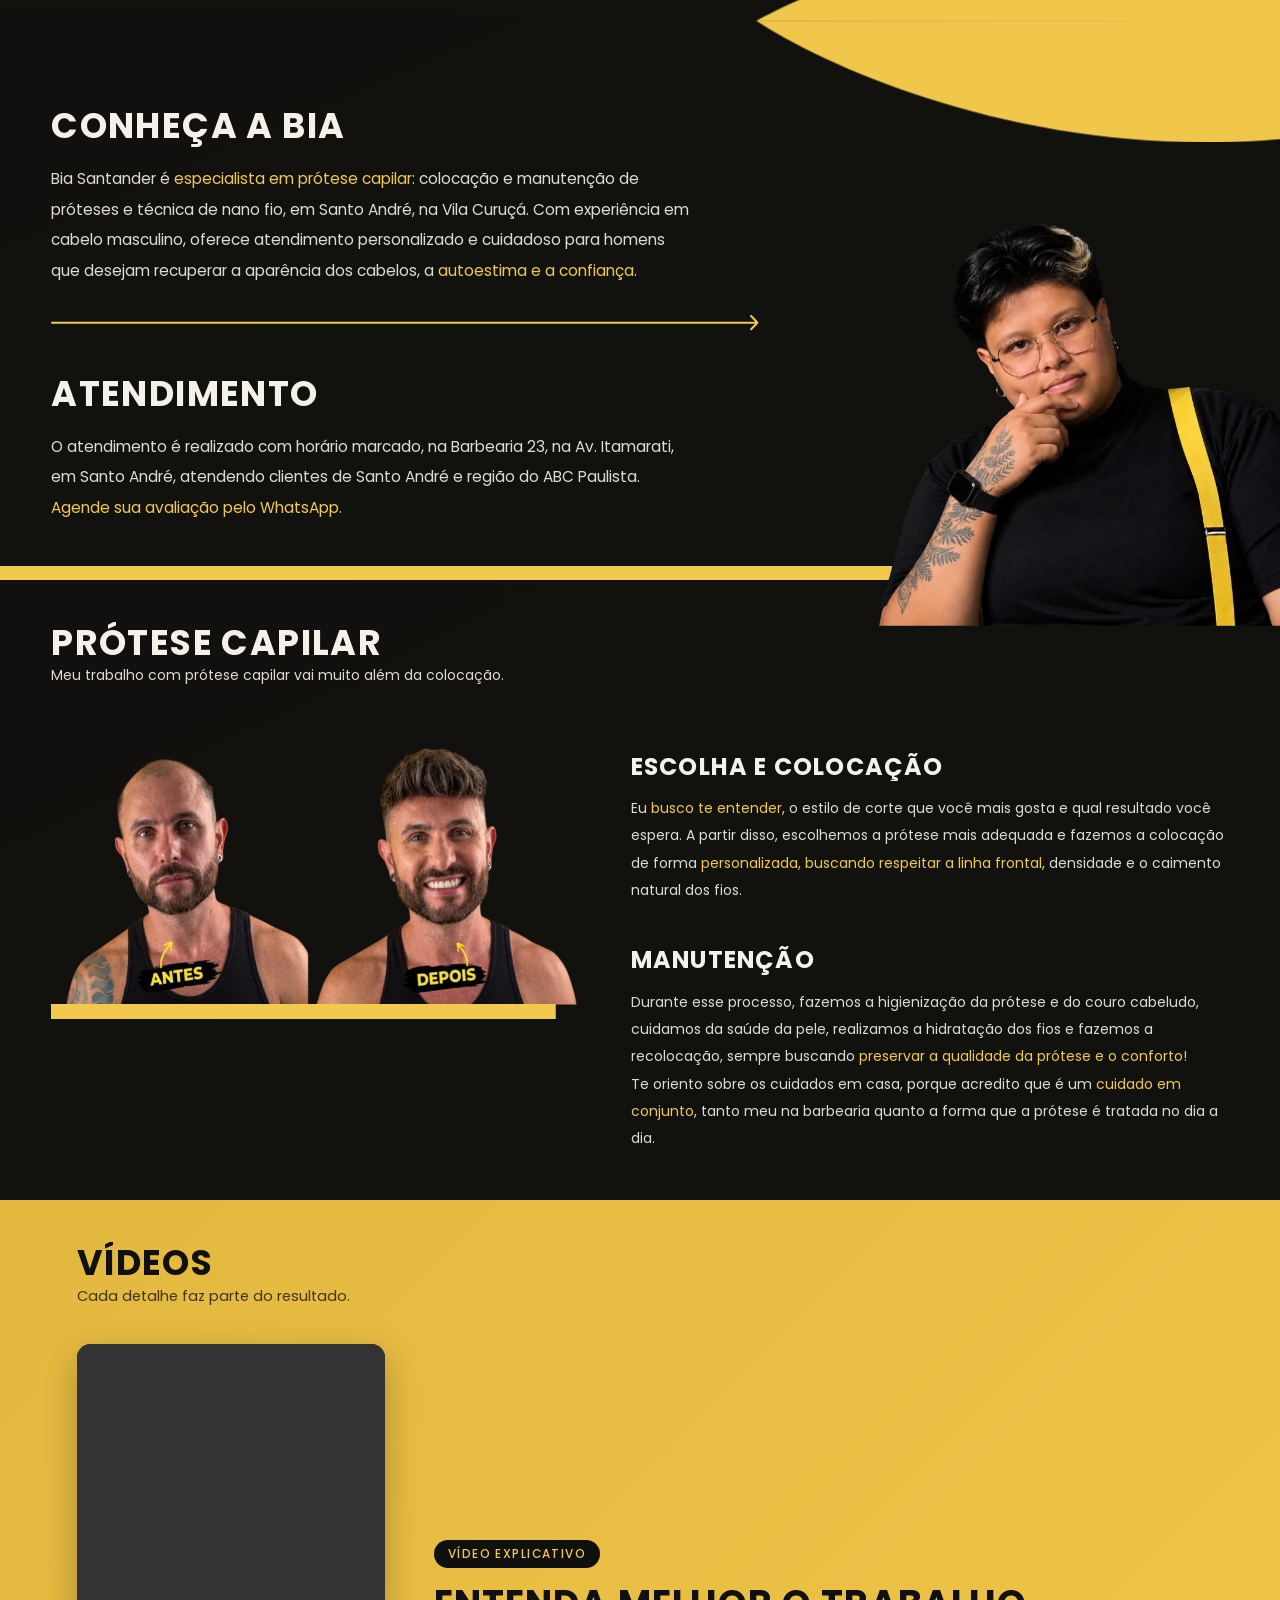
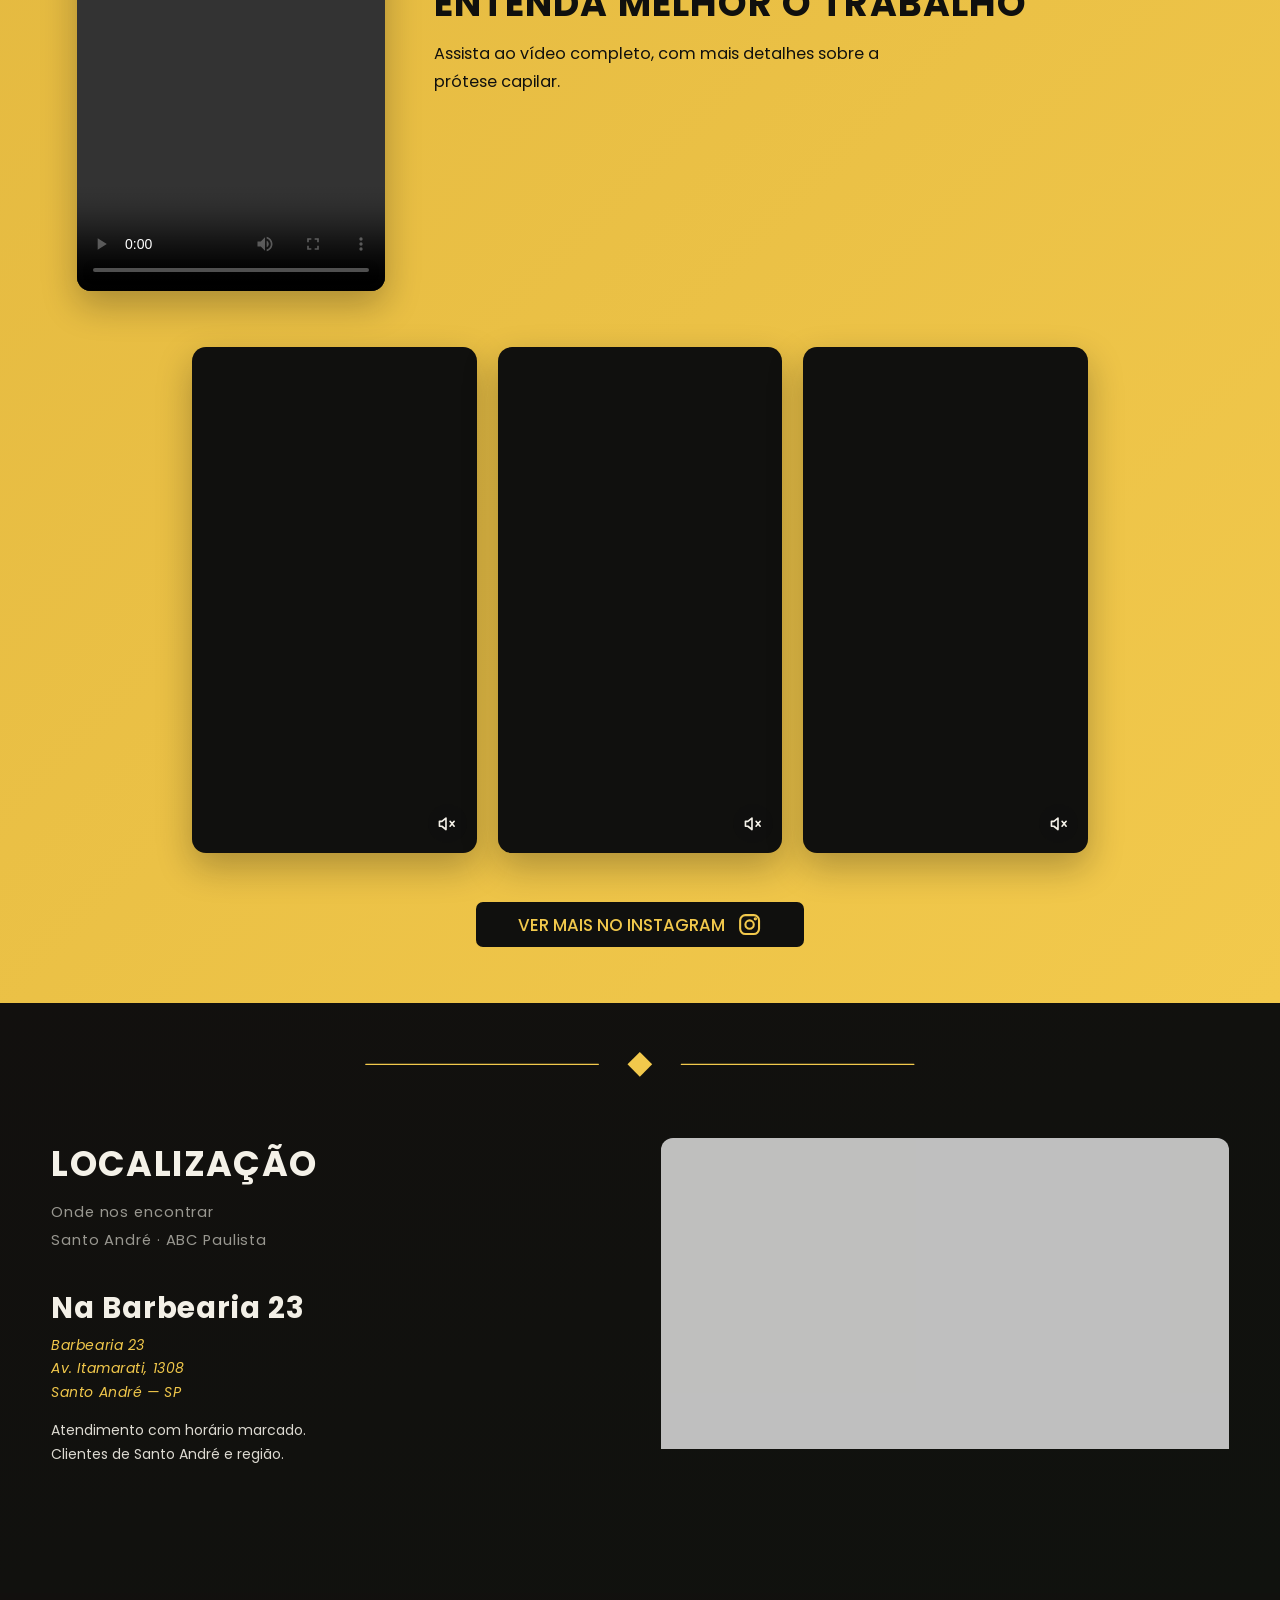
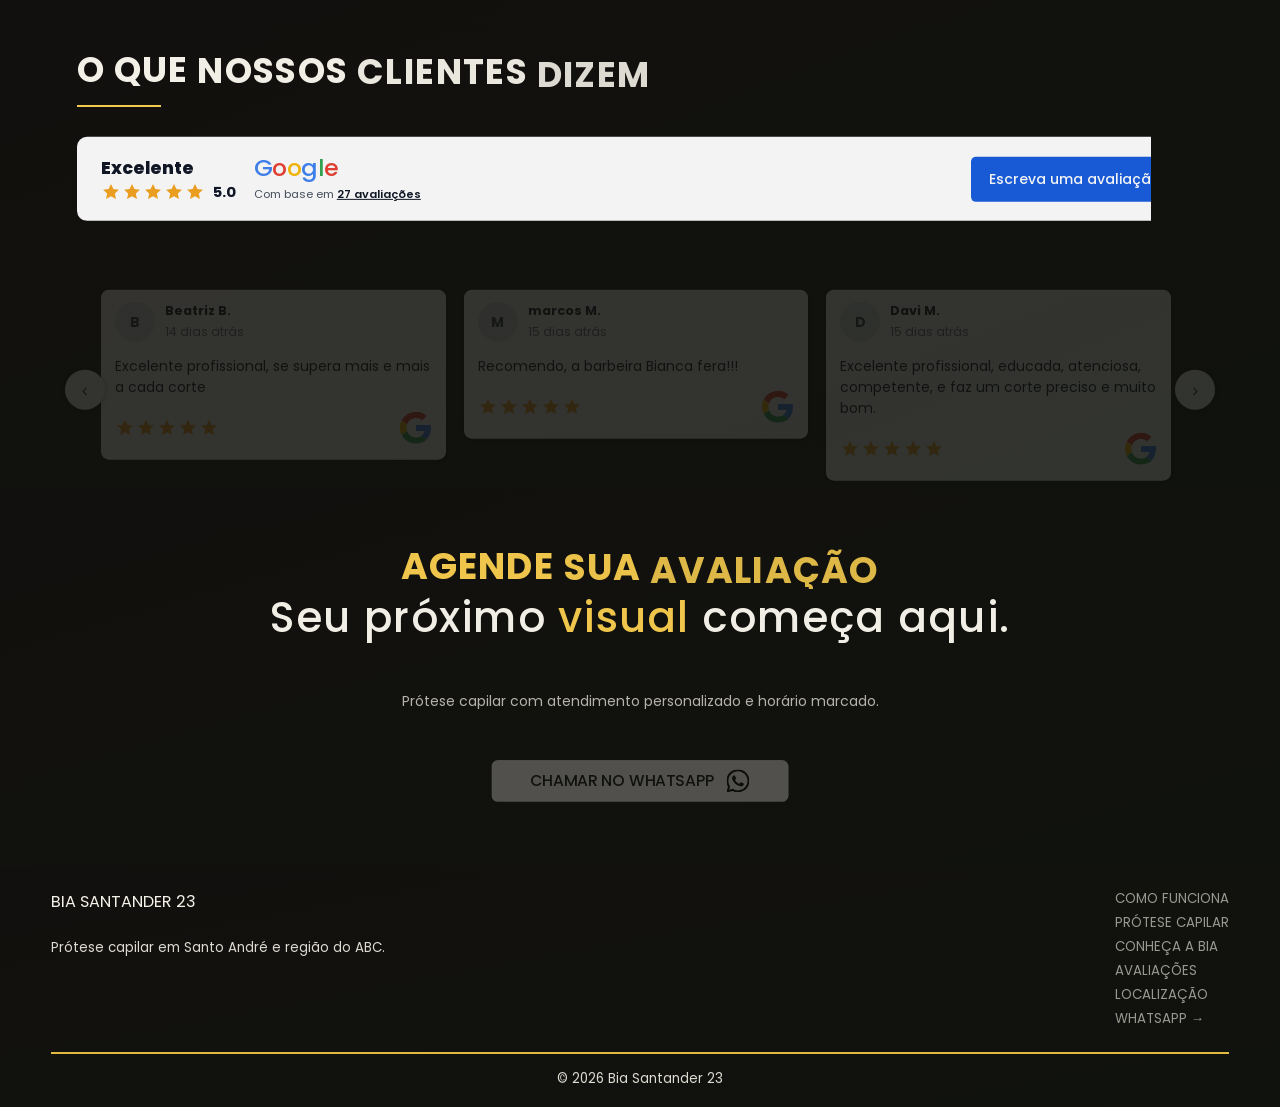
==== commit b969f347: "Atualização site da Barbearia 23 01_11" ====
--- a/index.html
+++ b/index.html
@@ -236,7 +236,7 @@
     </section>
 
 
-    <!-- VÍDEOS (antiga galeria) -->
+    <!-- VÍDEOS -->
     <section class="galeria" id="galeria" aria-labelledby="titulo-galeria">
 
       <div class="wrap">
@@ -322,8 +322,8 @@
         </div>
 
         <div class="vd-cta">
-          <!-- TROQUE COLOQUE_O_USUARIO_AQUI pelo @ do Instagram da Bia (sem o @) -->
-          <a class="btn btn-escuro" href="https://www.instagram.com/COLOQUE_O_USUARIO_AQUI/" target="_blank"
+
+          <a class="btn btn-escuro" href="https://www.instagram.com/biasantander_23" target="_blank"
             rel="noopener noreferrer" aria-label="Ver mais no Instagram da Bia">
             Ver mais no Instagram
             <svg viewBox="0 0 24 24" fill="none" stroke="currentColor" stroke-width="2" stroke-linecap="round"
--- a/css/style.css
+++ b/css/style.css
@@ -130,7 +130,7 @@
   display: flex;
   align-items: center;
   overflow: hidden;
-  background: url(../assets/hero-fundo.svg) center/cover no-repeat, var(--grad-preto)
+  background: url(../assets/fundohero.webp) center/cover no-repeat, var(--grad-preto)
 }
 
 .hero-forma {
